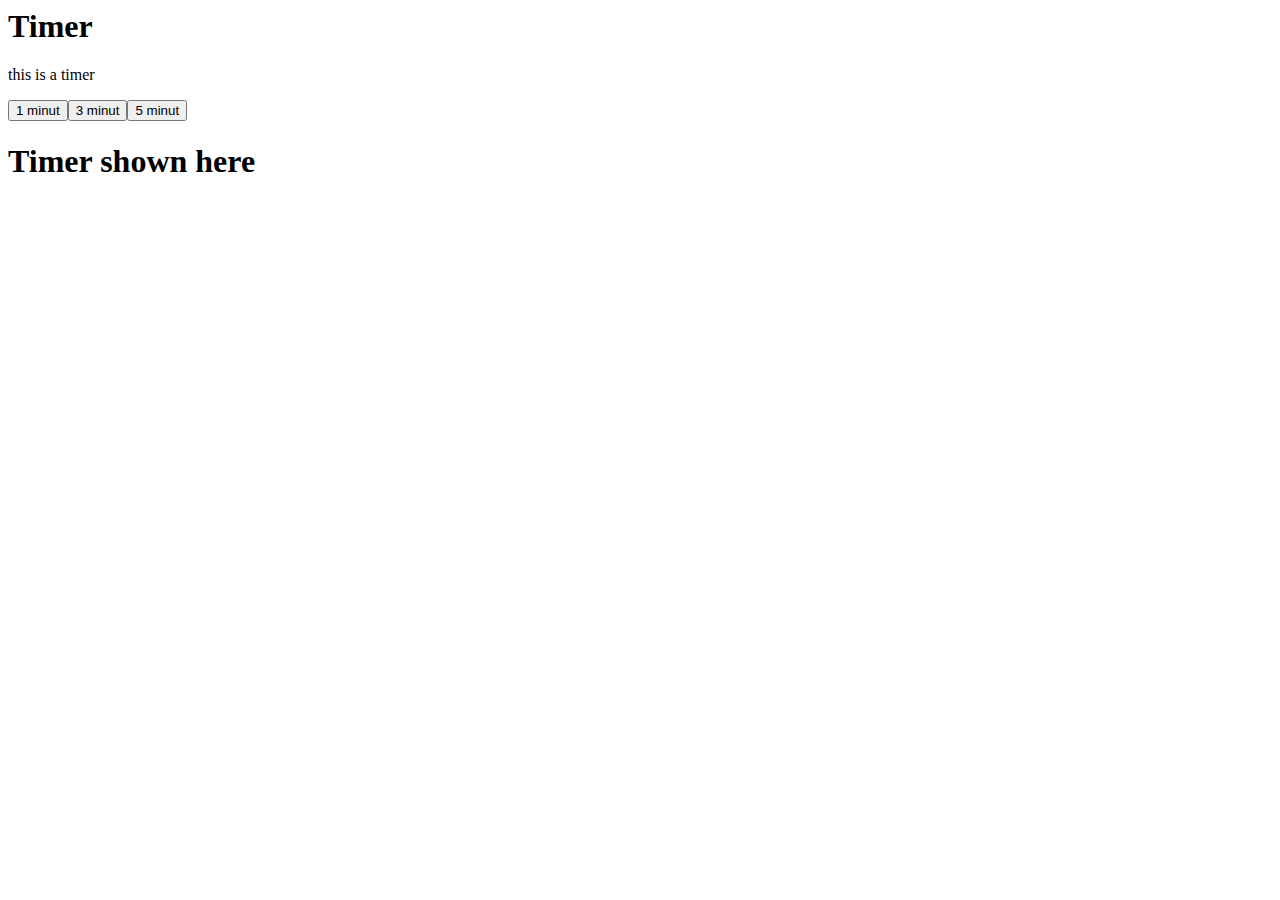
==== main.html @ 181497ab "!not working: timer system set up" ====
<html>
    <header>
        <script src="skib.js"></script>
    </header>
    <body onload="load_times()">
        <h1>Timer</h1>
        <p>this is a timer</p>

        <div id="button_container"></div>

        <form action=""></form>

        <h1 id="time_num">Timer shown here</h1>
    </body>
</html>
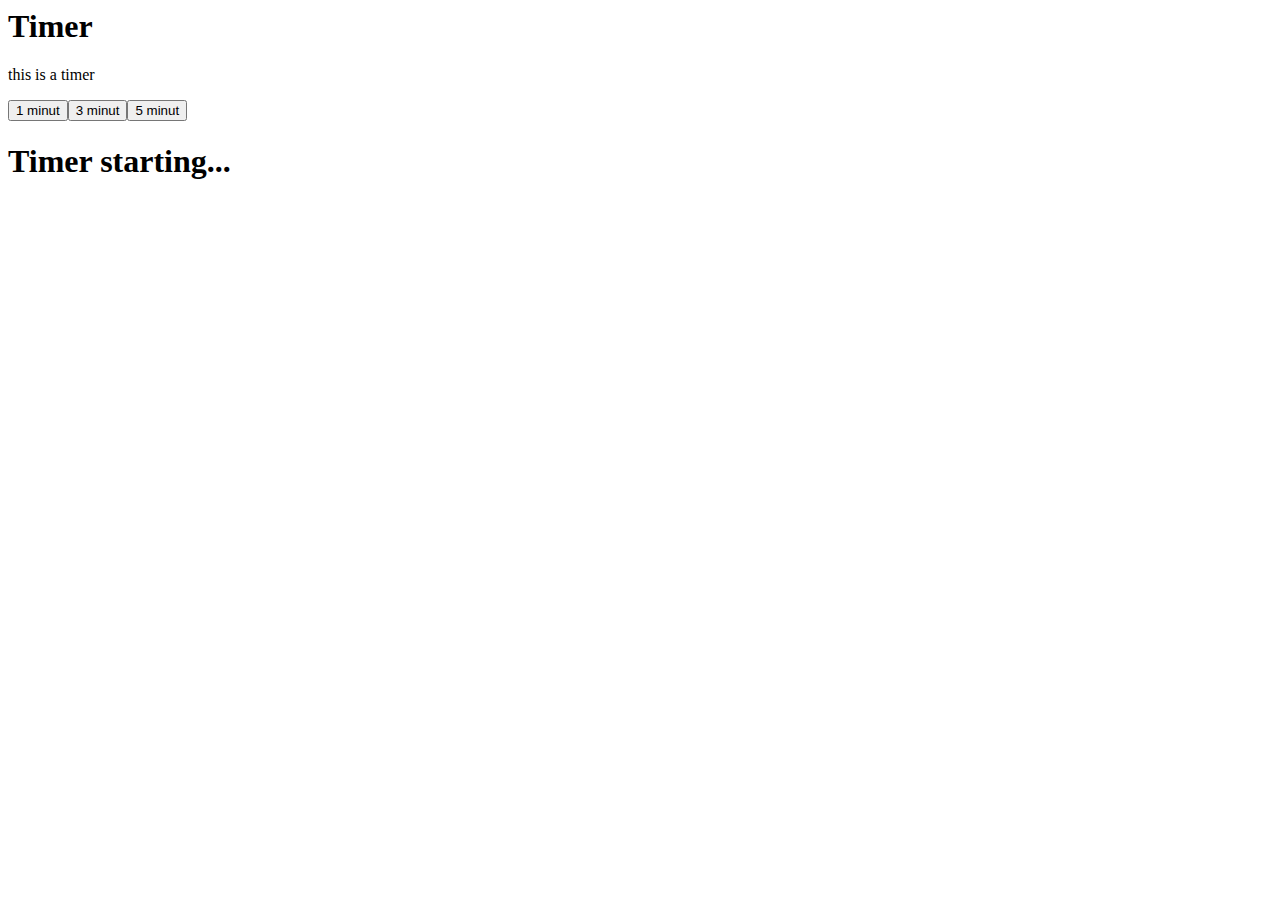
==== commit cf278ec7: "finally working!!! yay!!!" ====
--- a/main.html
+++ b/main.html
@@ -10,6 +10,6 @@
 
         <form action=""></form>
 
-        <h1 id="time_num">Timer shown here</h1>
+        <h1><div id="time_num">Timer starting...</div></h1>
     </body>
 </html>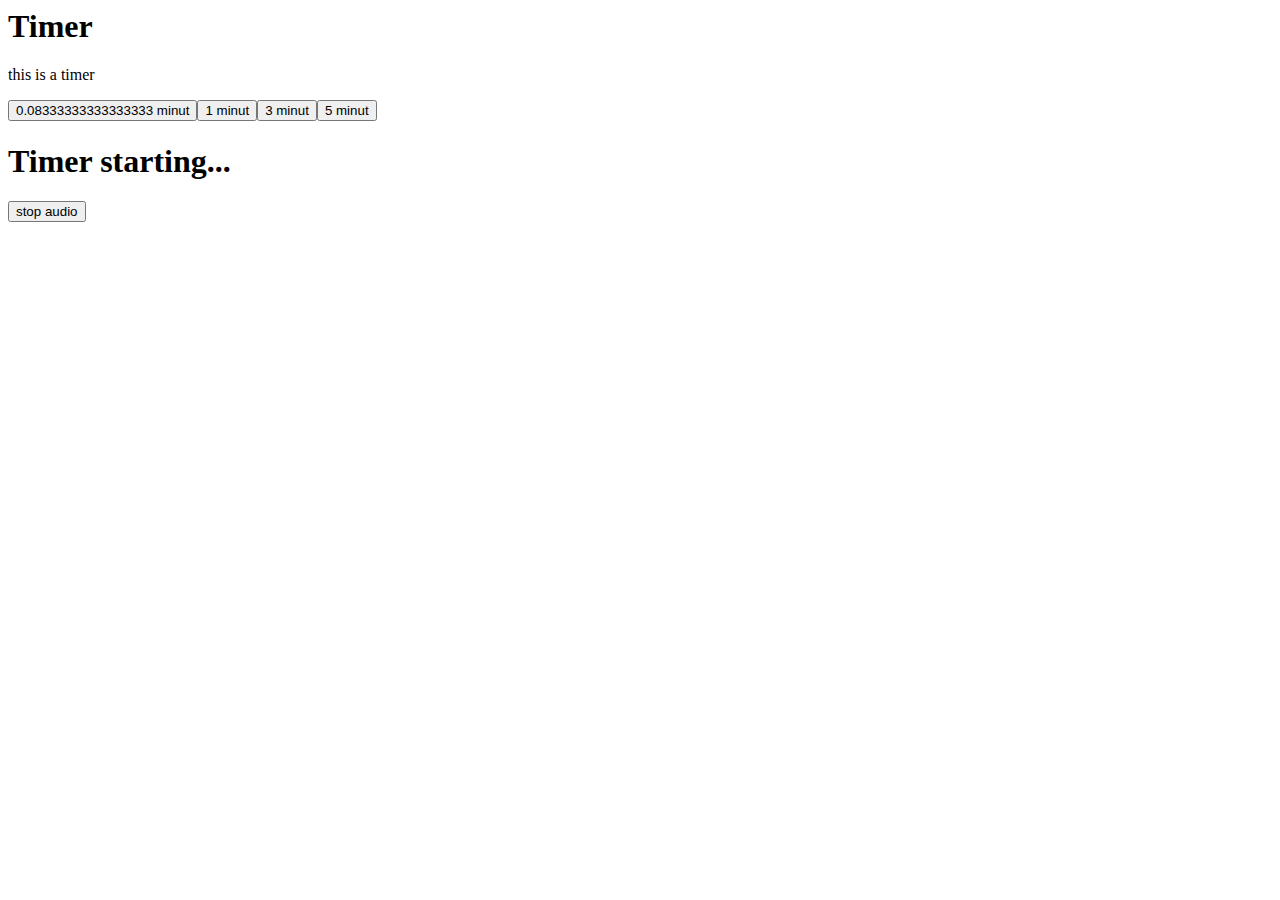
==== commit cbe5eee7: "add stop audio" ====
--- a/main.html
+++ b/main.html
@@ -11,5 +11,7 @@
         <form action=""></form>
 
         <h1><div id="time_num">Timer starting...</div></h1>
+
+        <button onclick="stop_audio()">stop audio</button>
     </body>
 </html>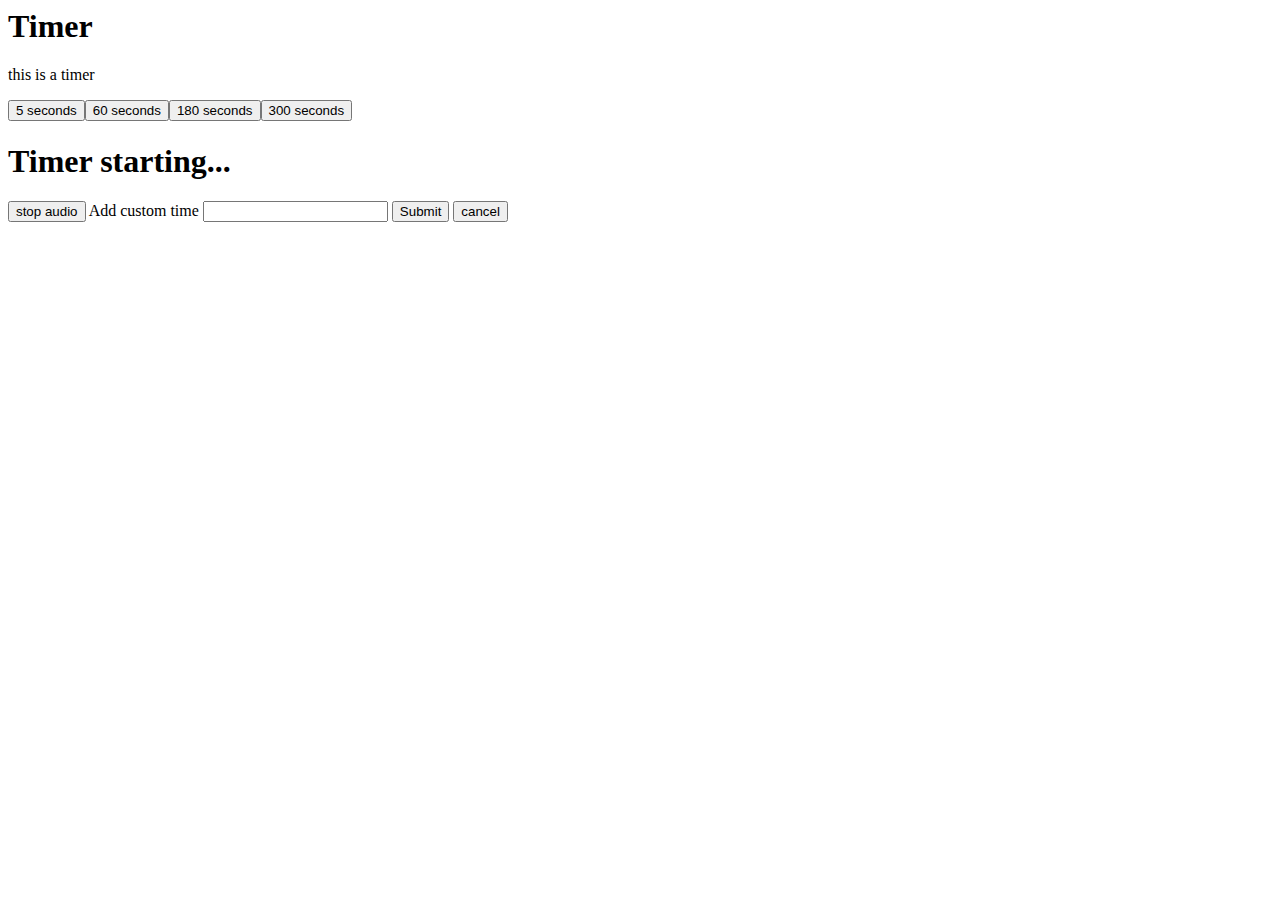
==== commit 6bf2708f: "add custum times per refresh and alarm cancelling" ====
--- a/main.html
+++ b/main.html
@@ -8,10 +8,17 @@
 
         <div id="button_container"></div>
 
-        <form action=""></form>
-
         <h1><div id="time_num">Timer starting...</div></h1>
 
         <button onclick="stop_audio()">stop audio</button>
+        
+        <label for="custom_input">Add custom time</label>
+        <input id="custom_input" type="number">
+        <button onclick="new_time()">Submit</button>
+
+        <button onclick="cancel()">cancel</button>
+
+
+
     </body>
 </html>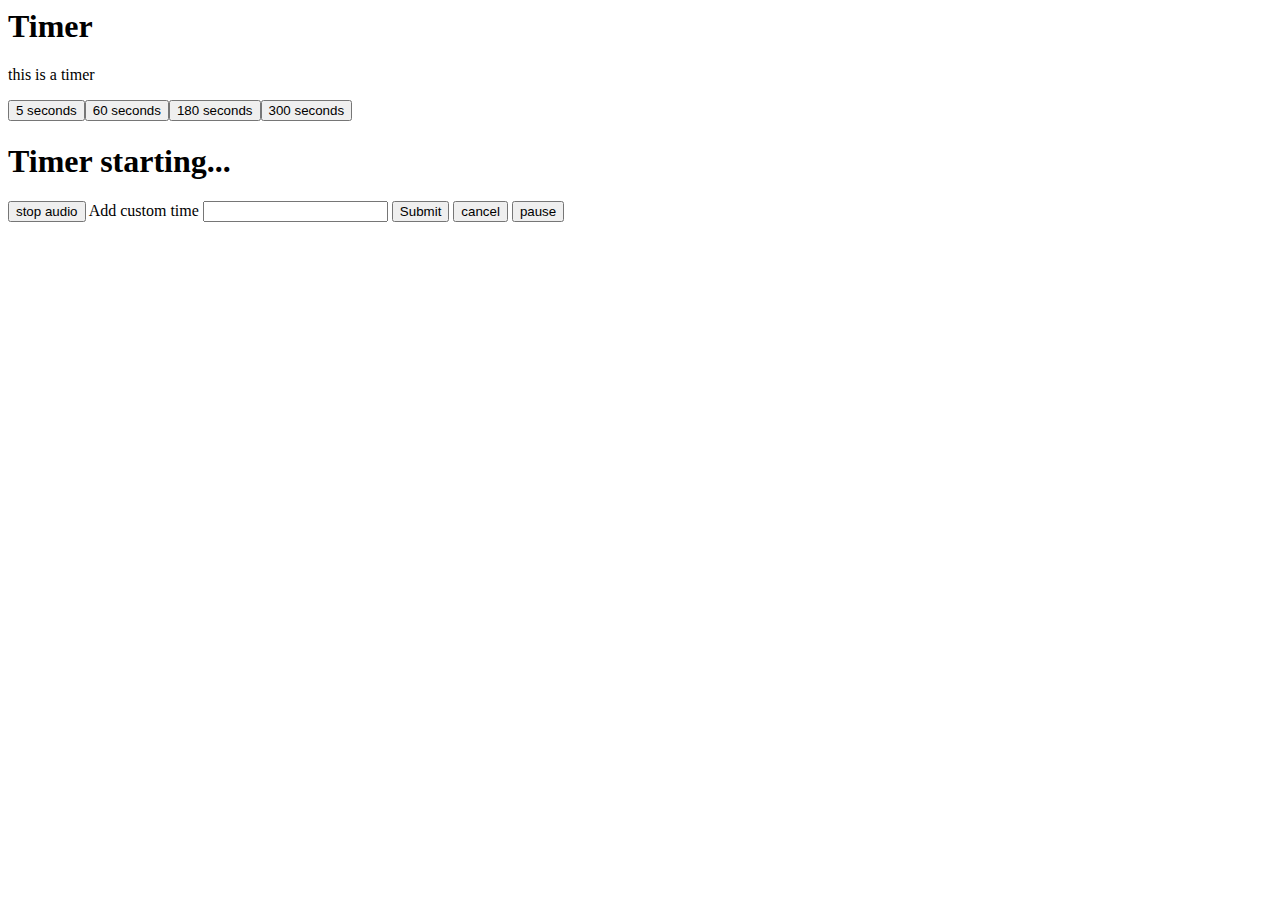
==== commit 29aeaa0e: "added pausing" ====
--- a/main.html
+++ b/main.html
@@ -18,6 +18,8 @@
 
         <button onclick="cancel()">cancel</button>
 
+        <button onclick="pause()">pause</button>
+
 
 
     </body>
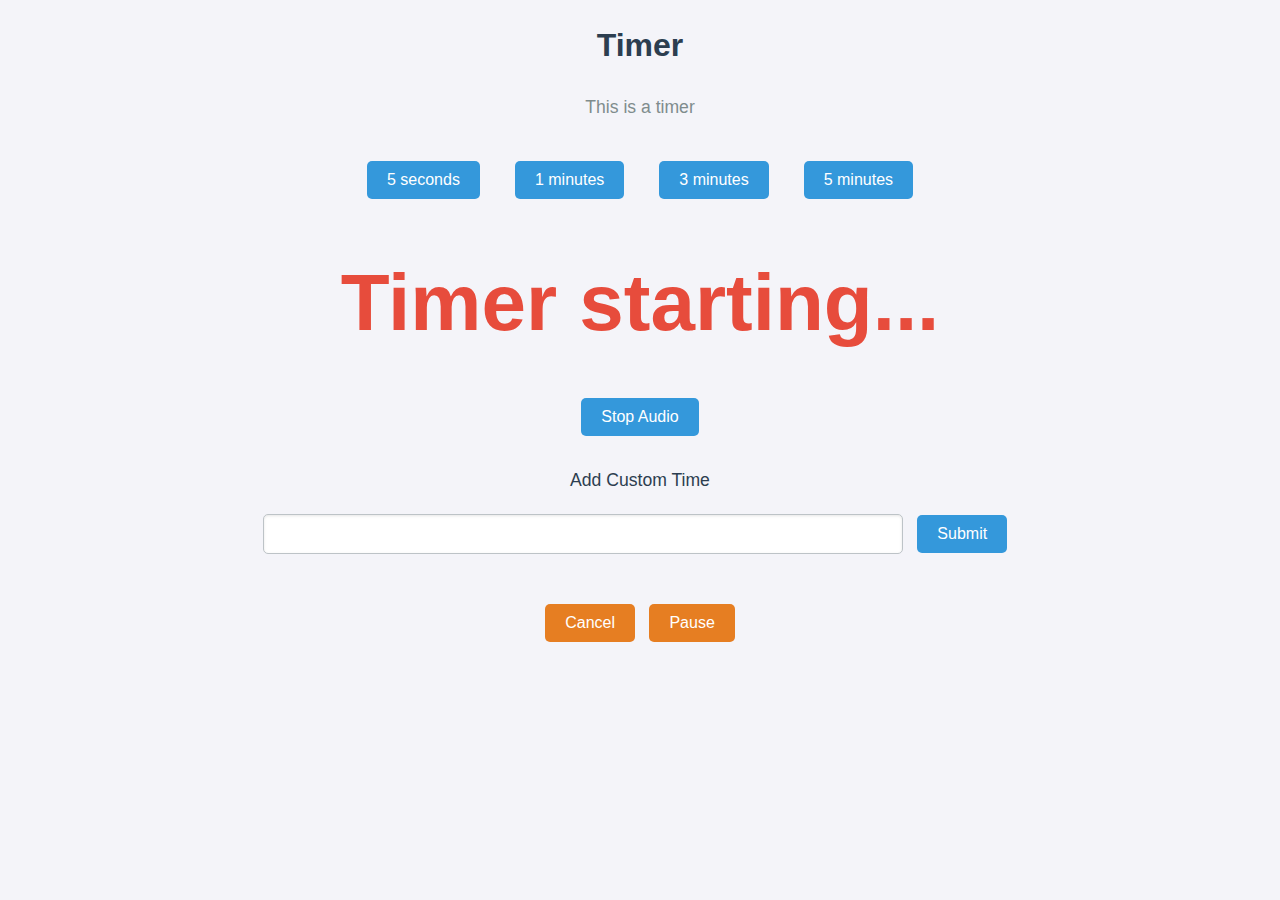
==== commit 63212447: "add basic css and better button writing (with minutes and seconds)" ====
--- a/main.html
+++ b/main.html
@@ -1,26 +1,26 @@
 <html>
     <header>
         <script src="skib.js"></script>
+        <link rel="stylesheet" href="style.css">
     </header>
     <body onload="load_times()">
         <h1>Timer</h1>
-        <p>this is a timer</p>
+        <p>This is a timer</p>
 
         <div id="button_container"></div>
 
         <h1><div id="time_num">Timer starting...</div></h1>
 
-        <button onclick="stop_audio()">stop audio</button>
+        <button onclick="stop_audio()">Stop Audio</button>
         
-        <label for="custom_input">Add custom time</label>
+        <label for="custom_input">Add Custom Time</label>
         <input id="custom_input" type="number">
         <button onclick="new_time()">Submit</button>
 
-        <button onclick="cancel()">cancel</button>
-
-        <button onclick="pause()">pause</button>
-
-
-
+        <!-- Add a container for cancel and pause buttons -->
+        <div class="action-buttons">
+            <button onclick="cancel()">Cancel</button>
+            <button onclick="pause()">Pause</button>
+        </div>
     </body>
-</html>+</html>
--- a/style.css
+++ b/style.css
@@ -0,0 +1,115 @@
+/* General Styles */
+body {
+    font-family: 'Arial', sans-serif;
+    margin: 0;
+    padding: 0;
+    background: #f4f4f9;
+    color: #333;
+    line-height: 1.6;
+    text-align: center;
+}
+
+h1 {
+    color: #2c3e50;
+    margin-top: 20px;
+}
+
+p {
+    font-size: 1.1em;
+    margin-bottom: 20px;
+    color: #7f8c8d;
+}
+
+/* Timer Display */
+#time_num {
+    font-size: 2.5em;
+    color: #e74c3c;
+    font-weight: bold;
+    margin: 20px 0;
+}
+
+/* Button Container */
+#button_container {
+    display: flex;
+    flex-wrap: wrap;
+    justify-content: center;
+    gap: 15px;
+    margin: 30px 0;
+}
+
+/* Buttons */
+button {
+    display: inline-block;
+    padding: 10px 20px;
+    font-size: 1em;
+    margin: 10px;
+    border: none;
+    border-radius: 5px;
+    cursor: pointer;
+    background-color: #3498db;
+    color: #fff;
+    transition: background-color 0.3s ease;
+}
+
+button:hover {
+    background-color: #2980b9;
+}
+
+button:active {
+    background-color: #1c598a;
+}
+
+/* Action Buttons */
+.action-buttons {
+    margin-top: 20px; /* Adds space before the cancel and pause buttons */
+}
+
+.action-buttons button {
+    display: inline-block;
+    margin: 10px 5px;
+    background-color: #e67e22; /* Different color for action buttons */
+}
+
+.action-buttons button:hover {
+    background-color: #d35400;
+}
+
+.action-buttons button:active {
+    background-color: #a84300;
+}
+
+/* Input Styles */
+label {
+    display: block;
+    font-size: 1.1em;
+    margin: 20px 0 10px;
+    color: #2c3e50;
+}
+
+input[type="number"] {
+    margin: 10px 0 20px;
+    padding: 10px;
+    font-size: 1em;
+    width: 50%;
+    border: 1px solid #bdc3c7;
+    border-radius: 5px;
+    box-shadow: inset 0 1px 3px rgba(0, 0, 0, 0.1);
+    transition: border-color 0.3s ease;
+}
+
+input[type="number"]:focus {
+    border-color: #3498db;
+    outline: none;
+}
+
+/* Responsive Design */
+@media (max-width: 768px) {
+    #button_container {
+        flex-direction: column;
+        gap: 20px;
+    }
+
+    input[type="number"] {
+        width: 80%;
+    }
+}
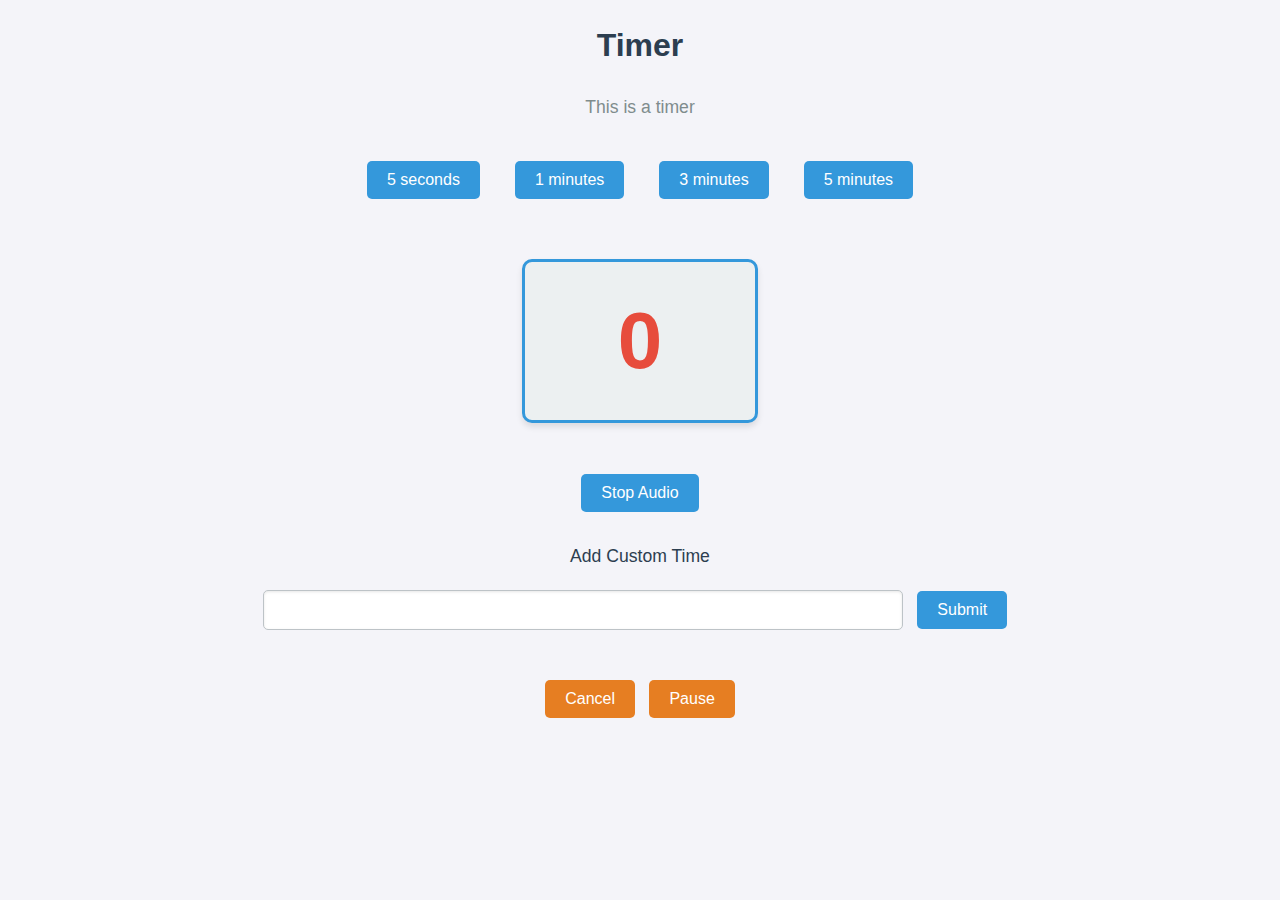
==== commit c9a29e0d: "add some style changes" ====
--- a/main.html
+++ b/main.html
@@ -9,7 +9,7 @@
 
         <div id="button_container"></div>
 
-        <h1><div id="time_num">Timer starting...</div></h1>
+        <h1><div id="time_num">0</div></h1>
 
         <button onclick="stop_audio()">Stop Audio</button>
         
--- a/style.css
+++ b/style.css
@@ -21,11 +21,20 @@
 }
 
 /* Timer Display */
+/* Timer Display */
 #time_num {
     font-size: 2.5em;
     color: #e74c3c;
     font-weight: bold;
-    margin: 20px 0;
+    margin: 20px auto;
+    padding: 15px; /* Space inside the box */
+    width: 200px; /* Fixed width for consistency */
+    border: 3px solid #3498db; /* Blue border */
+    border-radius: 10px; /* Rounded corners */
+    background-color: #ecf0f1; /* Light background color */
+    box-shadow: 0 4px 6px rgba(0, 0, 0, 0.1); /* Subtle shadow */
+    text-align: center; /* Center the text inside the box */
+    display: inline-block; /* Keeps it from stretching full width */
 }
 
 /* Button Container */
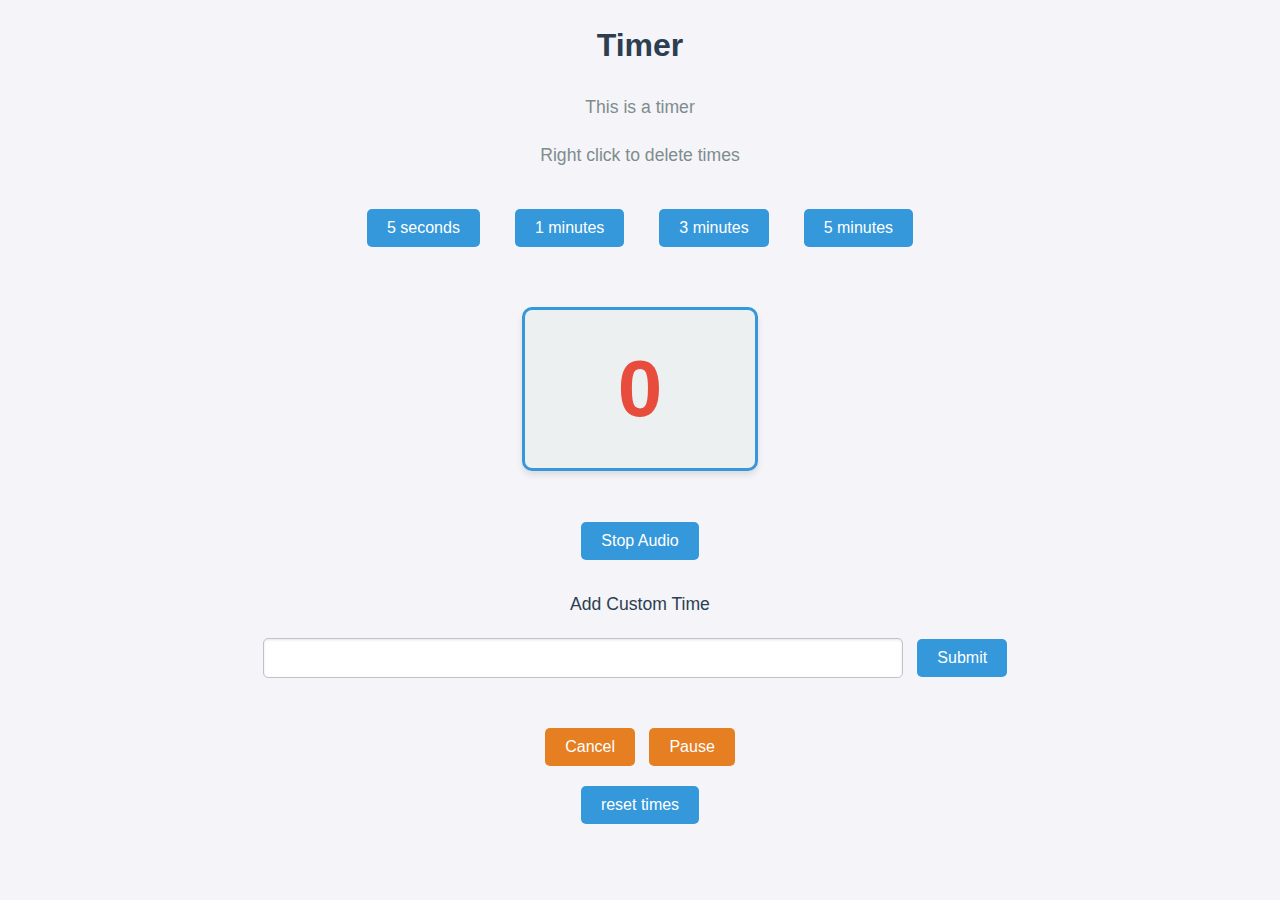
==== commit 97e0fd1e: "!!!added time deletion and saving to local storage" ====
--- a/main.html
+++ b/main.html
@@ -3,9 +3,10 @@
         <script src="skib.js"></script>
         <link rel="stylesheet" href="style.css">
     </header>
-    <body onload="load_times()">
+    <body onload="startup_times()">
         <h1>Timer</h1>
         <p>This is a timer</p>
+        <p>Right click to delete times</p>
 
         <div id="button_container"></div>
 
@@ -22,5 +23,7 @@
             <button onclick="cancel()">Cancel</button>
             <button onclick="pause()">Pause</button>
         </div>
+
+        <button onclick="resetTimes()">reset times</button>
     </body>
 </html>
